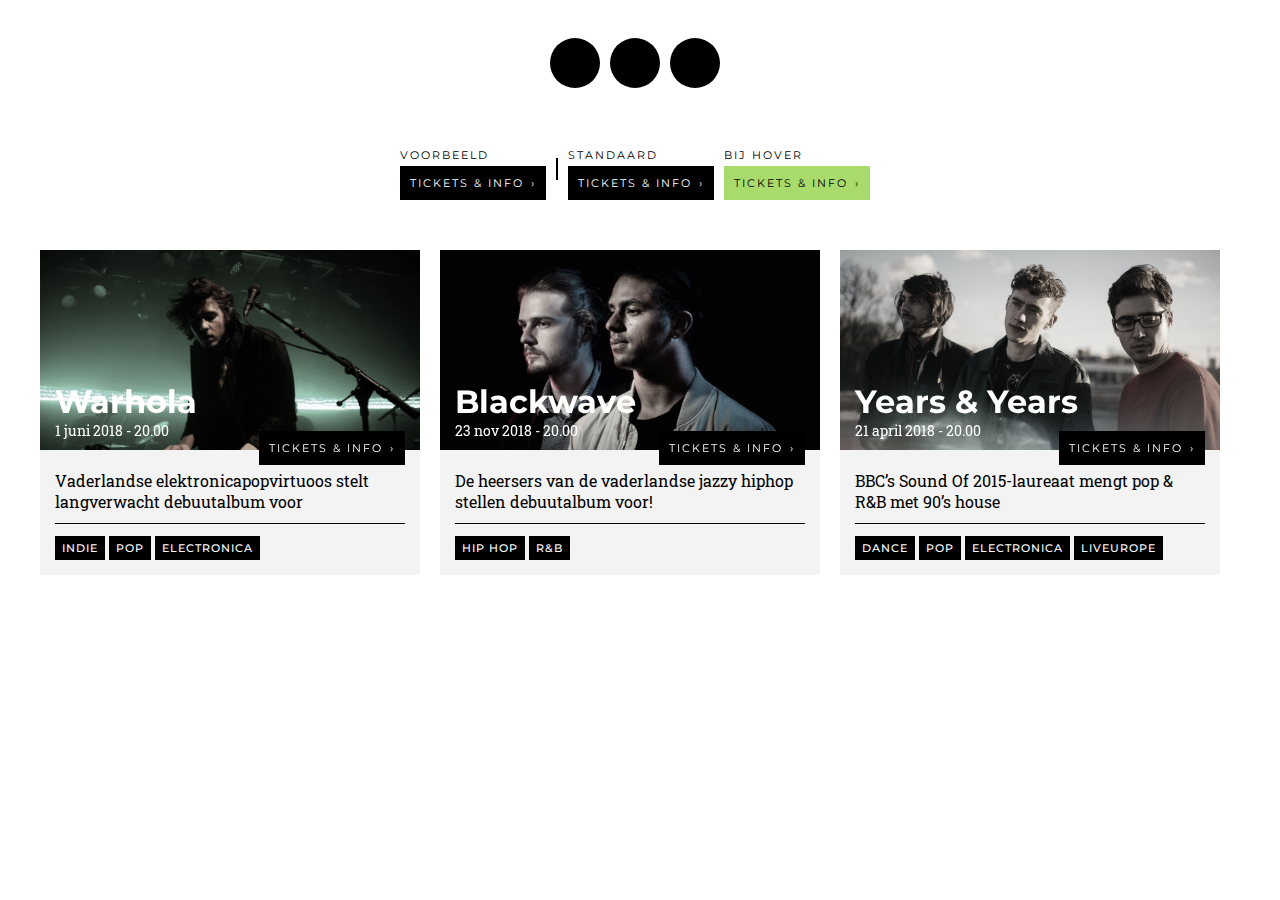
==== digital styleguide/index.html @ 1ac85778 "Toevoeging" ====
<head>
    <meta charset="UTF-8">
    <title>Digital Styleguide</title>
    <link rel="stylesheet" href="css/style.css">
    <link href="https://fonts.googleapis.com/css?family=Montserrat:400,500,600,700,800|Roboto+Slab:300,400,700" rel="stylesheet">
</head>
<html>
    <body>
        <section class="colors">
            <div class="section_container section_container_colors">
                <div></div>
                <div></div>
                <div></div>
            </div>
        </section>
        <section class="buttons">
            <div class="section_container_buttons">
                <div class="group">
                    <p>Voorbeeld</p><br>
                    <a href="" style="margin-right:0px;"class="button">tickets &amp; info</a>
                </div>
                <div class="sep"></div>
                <div class="group">
                    <p>Standaard</p><br>
                    <a href="" style="background:black; color: white" class="button">tickets &amp; info</a>
                </div>
                <div class="group">
                    <p>Bij hover</p><br>
                    <a href="" style="background:rgb(168, 219, 107); color: black" class="button">tickets &amp; info</a>
                </div>
            </div>
        </section>

        <section class="cards">
            <div class="container_card">
                <div style="background-image: url(images/warhola.jpg)" class="card_image">
                    <div class="card_image_info"> 
                        <h1>Warhola</h1>
                        <h3>1 juni 2018 - 20.00</h3>
                    </div>
                    <div class="container_button">
                        <a class="button" href="">tickets &amp; info</a>
                    </div>
                </div>
                <div class="card_text">
                    <p>
                        Vaderlandse elektronicapopvirtuoos stelt langverwacht debuutalbum voor
                    </p>
                    <div class="container_tags">
                        <a href="">Indie</a>
                        <a href="">Pop</a>
                        <a href="">Electronica</a>
                    </div>
                </div>
            </div>

            <div class="container_card">
                <div style="background-image: url(images/blackwave_2.jpg)" class="card_image">
                    <div class="card_image_info"> 
                        <h1>Blackwave</h1>
                        <h3>23 nov 2018 - 20.00</h3>
                    </div>
                    <div class="container_button">
                        <a class="button" href="">tickets &amp; info</a>
                    </div>
                </div>
                <div class="card_text">
                    <p>
                            De heersers van de vaderlandse jazzy hiphop stellen debuutalbum voor!


                    </p>
                    <div class="container_tags">
                        <a href="">Hip hop</a>
                        <a href="">R&amp;b</a>
                    </div>
                </div>
            </div>

            <div class="container_card">
                <div style="background-image: url(images/years_and_years.jpg)" class="card_image">
                    <div class="card_image_info"> 
                        <h1>Years &amp; Years</h1>
                        <h3>21 april 2018 - 20.00</h3>
                    </div>
                    <div class="container_button">
                        <a class="button" href="">tickets &amp; info</a>
                    </div>
                </div>
                <div class="card_text">
                    <p>
                        BBC’s Sound Of 2015-laureaat mengt pop &amp; R&amp;B met 90’s house
                    </p>
                    <div class="container_tags">
                        <a href="">Dance</a>
                        <a href="">Pop</a>
                        <a href="">Electronica</a>
                        <a href="">Liveurope</a>
                    </div>
                </div>
            </div>
        </section>
        
    </body>
</html>
---- digital styleguide/css/style.css ----
body {
    display: flex;
    flex-direction: column;
    align-items: center;
}

a {
    text-decoration: none;
}

h1 {
    margin: 0px;
    font-family: 'Montserrat', sans-serif;
}

h3 {
    margin: 0px;
    font-family: 'Roboto Slab', serif;
}

p {
    margin: 0px;
}

section {
    margin: 30px;
}

.sep {
    min-height: auto;
    border-left: 2px solid black;
    margin: 10px;
}

.group {
    font-family: 'Montserrat', sans-serif;
    text-transform: uppercase;
    letter-spacing: 2px;
    font-size: 0.7rem;
}

*::selection {
    background: rgb(168, 219, 107);
}

/* SECTIONS */
    .cards {
        display: flex;
        flex-direction: row;
        flex-wrap: wrap;
    }

    .section_container {
        display: flex;
        flex-direction: row;
        flex-wrap: wrap;
    }

    /* ---------------------------------------------------------- */

    .section_container_buttons {
        max-height: fit-content;
        display: flex;

    }

    .section_container_buttons .button {
        margin-right: 10px;
    }

    /* ---------------------------------------------------------- */

    .section_container_colors div {
        background-color: black;
        height: 50px;
        width: 50px;
        border-radius: 100%;
        margin-right: 10px;
    }

/* SECTIONS */

/* BUTTONS */
    .button {
        max-height: fit-content;
        padding: 10px;
        user-select: none;
        font-family: 'Montserrat', sans-serif;
        text-transform: uppercase;
        letter-spacing: 2px;
        font-size: 0.7rem;
        background: black;
        color: white;
        transition: ease-in-out 0.15s;
    }

    .button_neg {
        max-height: fit-content;
        padding: 10px;
        user-select: none;
        font-family: 'Montserrat', sans-serif;
        text-transform: uppercase;
        letter-spacing: 2px;
        font-size: 0.7rem;
        background: white;
        color: black;
        transition: ease-in-out 0.15s;
    }

    .button::after, .button_neg::after {
        content: '›';
        margin-left: 7px;
    }

    .button:hover, .button_neg:hover {
        background: rgb(168, 219, 107);
        color: black;
        transition: ease-in-out 0.15s;
    }

/* CARDS */
    .container_card {
        max-width: 380px;
        margin-right: 20px;
        margin-bottom: 20px;
        cursor: default;
    }

    .container_card:hover .card_image {
        filter: grayscale(0%);
        background-size: 115%;
        transition: ease-in-out 0.2s;
    }

    .card_image {
        filter: grayscale(80%);
        position: relative;
        height: 200px;
        background-color: blue;
        background-size: cover;
        background-repeat: no-repeat;
        background-size: 100%;
        background-position: center center;
        transition: ease-in-out 0.2s;
    }

    /* ---------------------------------------------------------- */

    .card_image_info {
        position: absolute;
        bottom: 10px;
        left: 15px;
        color: white;
    }

    .card_image_info h3 {
        font-weight: 400;
        font-size: 0.9rem
    }

    /* ---------------------------------------------------------- */

    .card_text {
        background-color: rgb(243, 243, 243);
        padding: 15px;
        padding-top: 20px;
        font-family: 'Roboto Slab', serif;
    }
    
    .card_text p {
        width: 100%;
        padding-bottom: 11px;
        border-bottom: 1px solid black;
    }
    
    .card_text ul {
        padding: 0px;
        margin: 0px;
        margin-top: 12px;
        margin-bottom: 4px;
        white-space: nowrap;
        overflow: hidden;
    }
    
    .card_text li {
        display: inline-block;
        list-style: none;
        margin-right: 7px;
    }

    .container_tags {
        width: 100%;
        min-height: 25px;
        margin-top: 11px;
        user-select: none;
    }

    .container_tags a {
        margin-bottom: 14px;
        background: black;
        color: white;
        width: fit-content;
        padding: 5px 7px;
        text-transform: uppercase;
        font-family: 'Montserrat', sans-serif;
        font-weight: 500;
        font-size: 0.7rem;
        letter-spacing: 1px;
        transition: ease-in-out 0.15s;
    }

    .container_tags a:hover {
        background: rgb(168, 219, 107);
        color: black;
        transition: ease-in-out 0.15s;
    }

    .container_button {
        position: absolute;
        bottom: -5px;
        right: 15px;
    }
/* CARD end */
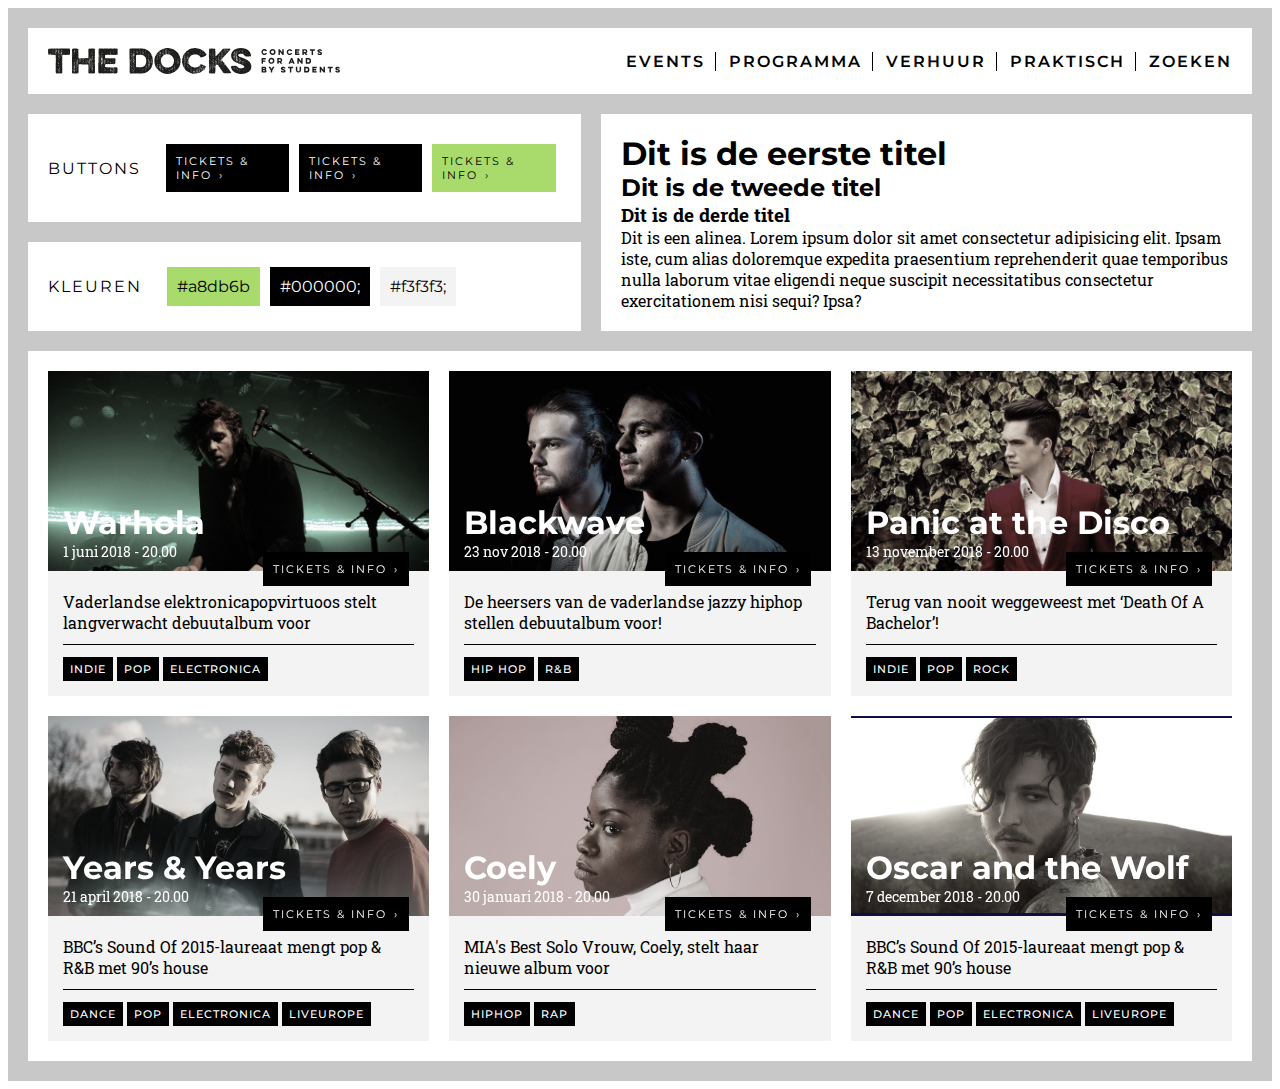
==== commit 33462d20: "Aanpassing" ====
--- a/digital styleguide/index.html
+++ b/digital styleguide/index.html
@@ -6,100 +6,158 @@
 </head>
 <html>
     <body>
-        <section class="colors">
-            <div class="section_container section_container_colors">
-                <div></div>
-                <div></div>
-                <div></div>
-            </div>
-        </section>
-        <section class="buttons">
-            <div class="section_container_buttons">
-                <div class="group">
-                    <p>Voorbeeld</p><br>
-                    <a href="" style="margin-right:0px;"class="button">tickets &amp; info</a>
-                </div>
-                <div class="sep"></div>
-                <div class="group">
-                    <p>Standaard</p><br>
-                    <a href="" style="background:black; color: white" class="button">tickets &amp; info</a>
-                </div>
-                <div class="group">
-                    <p>Bij hover</p><br>
-                    <a href="" style="background:rgb(168, 219, 107); color: black" class="button">tickets &amp; info</a>
+        <div class="grid">
+            <div class="grid-item item1">
+                <img src="images/logo_the_docks_text_right.svg" height="26px">
+                <div class="container_navbar">
+                        <a href="">events</a>
+                        <a href="">programma</a>
+                        <a href="">verhuur</a>
+                        <a href="">praktisch</a>
+                        <a href="">zoeken</a>
                 </div>
             </div>
-        </section>
-
-        <section class="cards">
-            <div class="container_card">
-                <div style="background-image: url(images/warhola.jpg)" class="card_image">
-                    <div class="card_image_info"> 
-                        <h1>Warhola</h1>
-                        <h3>1 juni 2018 - 20.00</h3>
+            <div class="grid-item item2">
+                <div class="item_title">Buttons</div>
+                <a href="" class="button">tickets &amp; info</a>
+                <a href="" style="background:black; color: white" class="button">tickets &amp; info</a>
+                <a href="" style="background:rgb(168, 219, 107); color: black" class="button">tickets &amp; info</a>
+            </div>
+            <div class="grid-item item3">
+                <div class="item_title">Kleuren</div>
+                <div style="background: #a8db6b;" class="color">#a8db6b</div>
+                <div style="background: #000000; color: white;" class="color">#000000;</div>
+                <div style="background: #f3f3f3;" class="color">#f3f3f3;</div>
+            </div>
+            <div class="grid-item item4">
+                <h1>Dit is de eerste titel</h1>
+                <h2>Dit is de tweede titel</h2>
+                <h3>Dit is de derde titel</h3>
+                <p>Dit is een alinea. Lorem ipsum dolor sit amet consectetur adipisicing elit. Ipsam iste, cum alias doloremque expedita praesentium reprehenderit quae temporibus nulla laborum vitae eligendi neque suscipit necessitatibus consectetur exercitationem nisi sequi? Ipsa?</p>
+            </div>
+            <div class="grid-item item5">
+                <div class="container_card">
+                    <div style="background-image: url(images/warhola.jpg)" class="card_image">
+                        <div class="card_image_info"> 
+                            <h1>Warhola</h1>
+                            <h3>1 juni 2018 - 20.00</h3>
+                        </div>
+                        <div class="container_button">
+                            <a class="button" href="">tickets &amp; info</a>
+                        </div>
                     </div>
-                    <div class="container_button">
-                        <a class="button" href="">tickets &amp; info</a>
+                    <div class="card_text">
+                        <p>Vaderlandse elektronicapopvirtuoos stelt langverwacht debuutalbum voor</p>
+                        <div class="container_tags">
+                            <a href="">Indie</a>
+                            <a href="">Pop</a>
+                            <a href="">Electronica</a>
+                        </div>
                     </div>
                 </div>
-                <div class="card_text">
-                    <p>
-                        Vaderlandse elektronicapopvirtuoos stelt langverwacht debuutalbum voor
-                    </p>
-                    <div class="container_tags">
-                        <a href="">Indie</a>
-                        <a href="">Pop</a>
-                        <a href="">Electronica</a>
+        
+                <div class="container_card">
+                    <div style="background-image: url(images/blackwave_2.jpg)" class="card_image">
+                        <div class="card_image_info"> 
+                            <h1>Blackwave</h1>
+                            <h3>23 nov 2018 - 20.00</h3>
+                        </div>
+                        <div class="container_button">
+                            <a class="button" href="">tickets &amp; info</a>
+                        </div>
+                    </div>
+                    <div class="card_text">
+                        <p>De heersers van de vaderlandse jazzy hiphop stellen debuutalbum voor!</p>
+                        <div class="container_tags">
+                            <a href="">Hip hop</a>
+                            <a href="">R&amp;b</a>
+                        </div>
+                    </div>
+                </div>  
+        
+                <div class="container_card">
+                    <div style="background-image: url(images/panic_at_the_disco2.jpg)" class="card_image">
+                        <div class="card_image_info"> 
+                            <h1>Panic at the Disco</h1>
+                            <h3>13 november 2018 - 20.00</h3>
+                        </div>
+                        <div class="container_button">
+                            <a class="button" href="">tickets &amp; info</a>
+                        </div>
+                    </div>
+                    <div class="card_text">
+                        <p>Terug van nooit weggeweest met ‘Death Of A Bachelor’!</p>
+                        <div class="container_tags">
+                            <a href="">Indie</a>
+                            <a href="">Pop</a>
+                            <a href="">Rock</a>
+                        </div>
+                    </div>
+                </div>
+                
+                <div class="container_card">
+                    <div style="background-image: url(images/years_and_years.jpg)" class="card_image">
+                        <div class="card_image_info"> 
+                            <h1>Years &amp; Years</h1>
+                            <h3>21 april 2018 - 20.00</h3>
+                        </div>
+                        <div class="container_button">
+                            <a class="button" href="">tickets &amp; info</a>
+                        </div>
+                    </div>
+                    <div class="card_text">
+                        <p>
+                            BBC’s Sound Of 2015-laureaat mengt pop &amp; R&amp;B met 90’s house
+                        </p>
+                        <div class="container_tags">
+                            <a href="">Dance</a>
+                            <a href="">Pop</a>
+                            <a href="">Electronica</a>
+                            <a href="">Liveurope</a>
+                        </div>
+                    </div>
+                </div>
+
+                <div class="container_card">
+                    <div style="background-image: url(images/coely.jpg)" class="card_image">
+                        <div class="card_image_info"> 
+                            <h1>Coely</h1>
+                            <h3>30 januari 2018 - 20.00</h3>
+                        </div>
+                        <div class="container_button">
+                            <a class="button" href="">tickets &amp; info</a>
+                        </div>
+                    </div>
+                    <div class="card_text">
+                        <p>MIA's Best Solo Vrouw, Coely,  stelt haar nieuwe album voor </p>
+                        <div class="container_tags">
+                            <a href="">Hiphop</a>
+                            <a href="">Rap</a>
+                        </div>
+                    </div>
+                </div>
+
+                <div class="container_card">
+                    <div style="background-image: url(images/oscar.jpg)" class="card_image">
+                        <div class="card_image_info"> 
+                            <h1>Oscar and the Wolf</h1>
+                            <h3>7 december 2018 - 20.00</h3>
+                        </div>
+                        <div class="container_button">
+                            <a class="button" href="">tickets &amp; info</a>
+                        </div>
+                    </div>
+                    <div class="card_text">
+                        <p>BBC’s Sound Of 2015-laureaat mengt pop &amp; R&amp;B met 90’s house</p>
+                        <div class="container_tags">
+                            <a href="">Dance</a>
+                            <a href="">Pop</a>
+                            <a href="">Electronica</a>
+                            <a href="">Liveurope</a>
+                        </div>
                     </div>
                 </div>
             </div>
-
-            <div class="container_card">
-                <div style="background-image: url(images/blackwave_2.jpg)" class="card_image">
-                    <div class="card_image_info"> 
-                        <h1>Blackwave</h1>
-                        <h3>23 nov 2018 - 20.00</h3>
-                    </div>
-                    <div class="container_button">
-                        <a class="button" href="">tickets &amp; info</a>
-                    </div>
-                </div>
-                <div class="card_text">
-                    <p>
-                            De heersers van de vaderlandse jazzy hiphop stellen debuutalbum voor!
-
-
-                    </p>
-                    <div class="container_tags">
-                        <a href="">Hip hop</a>
-                        <a href="">R&amp;b</a>
-                    </div>
-                </div>
-            </div>
-
-            <div class="container_card">
-                <div style="background-image: url(images/years_and_years.jpg)" class="card_image">
-                    <div class="card_image_info"> 
-                        <h1>Years &amp; Years</h1>
-                        <h3>21 april 2018 - 20.00</h3>
-                    </div>
-                    <div class="container_button">
-                        <a class="button" href="">tickets &amp; info</a>
-                    </div>
-                </div>
-                <div class="card_text">
-                    <p>
-                        BBC’s Sound Of 2015-laureaat mengt pop &amp; R&amp;B met 90’s house
-                    </p>
-                    <div class="container_tags">
-                        <a href="">Dance</a>
-                        <a href="">Pop</a>
-                        <a href="">Electronica</a>
-                        <a href="">Liveurope</a>
-                    </div>
-                </div>
-            </div>
-        </section>
-        
+        </div>
     </body>
 </html>--- a/digital styleguide/css/style.css
+++ b/digital styleguide/css/style.css
@@ -1,20 +1,32 @@
 body {
-    display: flex;
+   /* display: flex;
     flex-direction: column;
-    align-items: center;
-}
+    align-items: center; */}
 
 a {
+    color: inherit;
     text-decoration: none;
 }
 
+h1, h2, h3, h4, h5, h6 {
+    margin: 0px;
+}
+
+img {
+    -webkit-user-drag: none;
+    user-select: none;
+    pointer-events: none;
+}
+
 h1 {
-    margin: 0px;
+    font-family: 'Montserrat', sans-serif;
+}
+
+h2 {
     font-family: 'Montserrat', sans-serif;
 }
 
 h3 {
-    margin: 0px;
     font-family: 'Roboto Slab', serif;
 }
 
@@ -32,59 +44,40 @@
     margin: 10px;
 }
 
-.group {
-    font-family: 'Montserrat', sans-serif;
-    text-transform: uppercase;
-    letter-spacing: 2px;
-    font-size: 0.7rem;
-}
-
 *::selection {
     background: rgb(168, 219, 107);
 }
 
-/* SECTIONS */
-    .cards {
-        display: flex;
-        flex-direction: row;
-        flex-wrap: wrap;
-    }
-
-    .section_container {
-        display: flex;
-        flex-direction: row;
-        flex-wrap: wrap;
-    }
-
-    /* ---------------------------------------------------------- */
-
-    .section_container_buttons {
-        max-height: fit-content;
-        display: flex;
-
-    }
-
-    .section_container_buttons .button {
-        margin-right: 10px;
-    }
-
-    /* ---------------------------------------------------------- */
-
-    .section_container_colors div {
-        background-color: black;
-        height: 50px;
-        width: 50px;
-        border-radius: 100%;
-        margin-right: 10px;
-    }
-
-/* SECTIONS */
+/* NAVBAR */
+
+    .container_navbar a{
+        align-self: center;
+        margin-left: 9px;
+        padding-right: 10px;
+        border-right: 1px solid black;
+        font-family: 'Montserrat', sans-serif;
+        font-weight: 600;
+        text-transform: uppercase;
+        letter-spacing: 2px;
+    }
+
+    .container_navbar a:last-of-type {
+        padding-right: 0px;
+        border-right: none
+    }
+
+/* CONTENT */ 
+    .item4 p {
+        font-family: 'Roboto Slab', serif;
+    }
 
 /* BUTTONS */
     .button {
         max-height: fit-content;
         padding: 10px;
+        margin: 5px;
         user-select: none;
+        width: fit-content;
         font-family: 'Montserrat', sans-serif;
         text-transform: uppercase;
         letter-spacing: 2px;
@@ -120,9 +113,7 @@
 
 /* CARDS */
     .container_card {
-        max-width: 380px;
-        margin-right: 20px;
-        margin-bottom: 20px;
+        width: 100%;
         cursor: default;
     }
 
@@ -220,4 +211,85 @@
         bottom: -5px;
         right: 15px;
     }
-/* CARD end */+/* CARD end */
+
+/* HEADERS */
+
+/* ____________________________________________________ */
+
+.grid {
+    display: grid;
+    background: rgb(201, 200, 200);
+    /* grid-template-columns: auto auto auto; */
+    grid-template-areas:
+    'header header header header header header'
+    'buttons title title title title title'
+    'color title title title title title'
+    'cards cards cards cards cards cards';
+    padding: 10px;
+}
+
+.grid-item {
+    background-color: white;
+    padding: 20px;
+    margin: 10px;
+}
+
+.item_title {
+    font-family: 'Montserrat', sans-serif;
+    text-transform: uppercase;
+    letter-spacing: 2px;
+    font-size: 1rem;
+    margin-right: 20px;
+}
+
+.item1 { 
+    grid-area: header;
+    display: flex;
+    align-items: center;
+    flex-direction: row;
+    justify-content: space-between;
+}
+
+.item2 {
+    grid-area: buttons; 
+    display: flex;
+    flex-direction: row;
+    align-items: center;
+}
+
+.item3 {
+    grid-area: color;
+    display: flex;
+    flex-direction: row;
+    align-content: center;
+    align-items: center;
+}
+
+.item4 {
+    grid-area: title;
+    display: flex;
+    flex-direction: column;
+    justify-content: center;
+}
+
+.item5 {
+    grid-area: cards;
+    display: grid;
+    grid-template-areas:
+    'container_card container_card container_card';
+    grid-column-gap: 20px;
+    grid-row-gap: 20px;
+    grid-auto-columns: minmax(30%, auto);
+}
+
+.color {
+    font-family: 'Montserrat', sans-serif;
+    width: fit-content;
+    margin: 0px 5px;
+    padding: 10px;
+}
+
+.item4 {
+    grid-area: title; 
+    }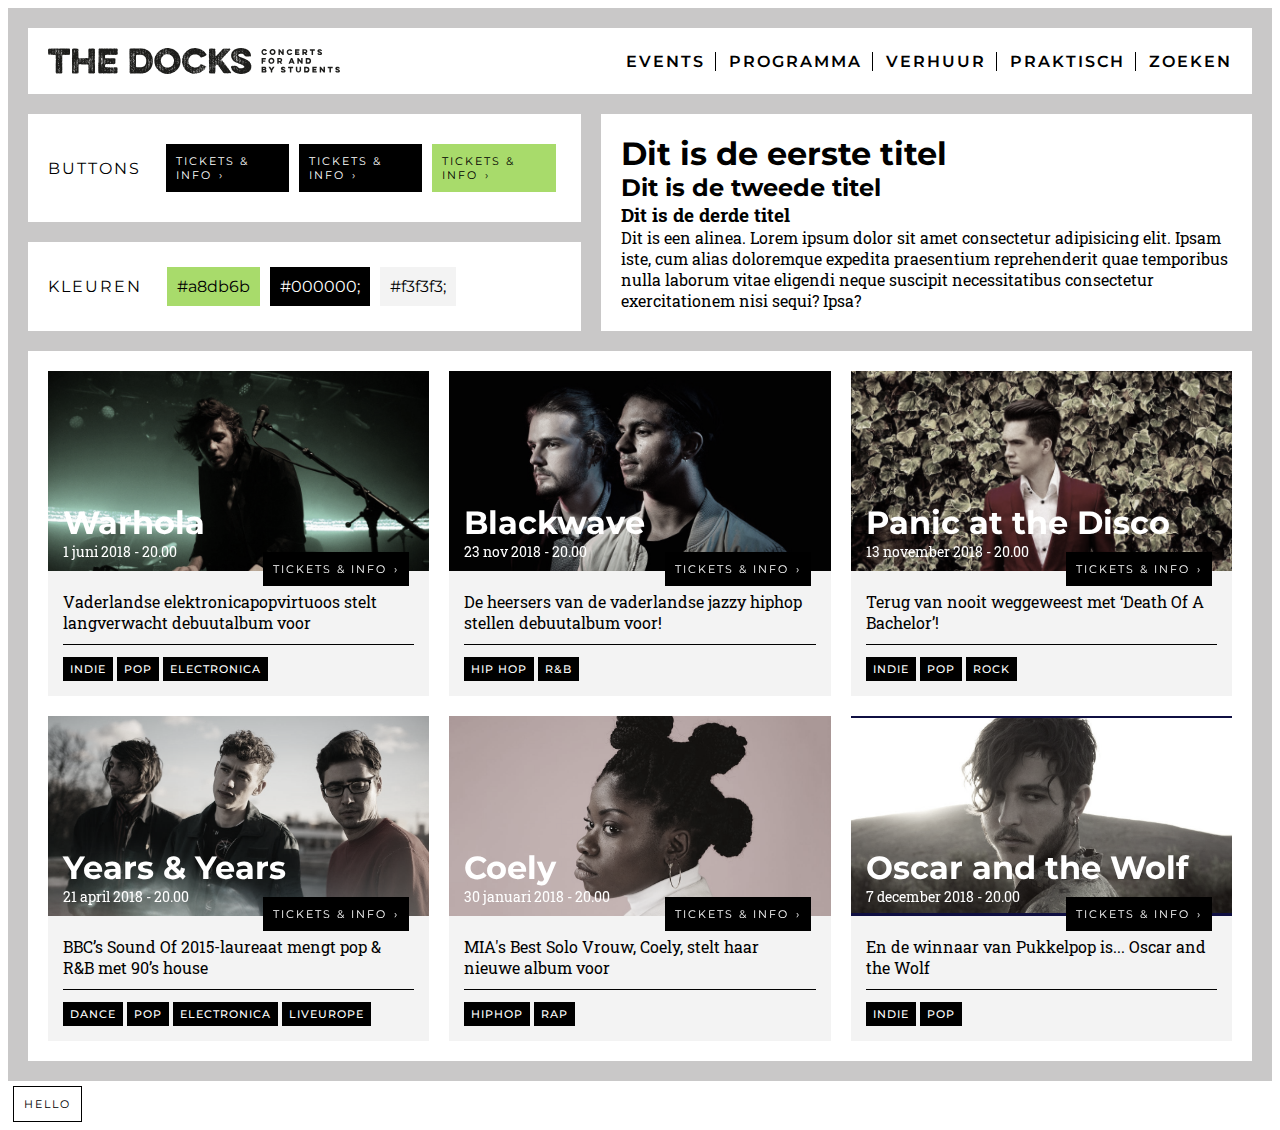
==== commit a183ae78: "Aanpassing" ====
--- a/digital styleguide/index.html
+++ b/digital styleguide/index.html
@@ -148,16 +148,16 @@
                         </div>
                     </div>
                     <div class="card_text">
-                        <p>BBC’s Sound Of 2015-laureaat mengt pop &amp; R&amp;B met 90’s house</p>
+                        <p>En de winnaar van Pukkelpop is... Oscar and the Wolf</p>
                         <div class="container_tags">
-                            <a href="">Dance</a>
+                            <a href="">Indie</a>
                             <a href="">Pop</a>
-                            <a href="">Electronica</a>
-                            <a href="">Liveurope</a>
                         </div>
                     </div>
                 </div>
             </div>
         </div>
+
+        <div class="button_exp">hello</div>
     </body>
 </html>--- a/digital styleguide/css/style.css
+++ b/digital styleguide/css/style.css
@@ -292,4 +292,44 @@
 
 .item4 {
     grid-area: title; 
-    }+    }
+
+/* *********************************** */
+
+.button_exp {
+    position: relative;
+    max-height: fit-content;
+    padding: 10px;
+    margin: 5px;
+    user-select: none;
+    width: fit-content;
+    font-family: 'Montserrat', sans-serif;
+    text-transform: uppercase;
+    letter-spacing: 2px;
+    font-size: 0.7rem;
+    background: rgba(0, 0, 0, 0);
+    border: 1px solid black;
+    color: black;
+    transition: ease-in-out 0.1s;
+}
+
+.button_exp::after {
+    position: absolute;
+    top: 0px;
+    left: 0px;
+    content: ' ';
+    background: black;
+    height: 100%;
+    width: 0%;
+    z-index: -1;
+    transition: ease-in-out 0.1s;
+}
+
+.button_exp:hover {
+    color: white;
+}
+
+.button_exp:hover::after {
+    width: 100%;
+    transition: ease-in-out 0.1s;
+}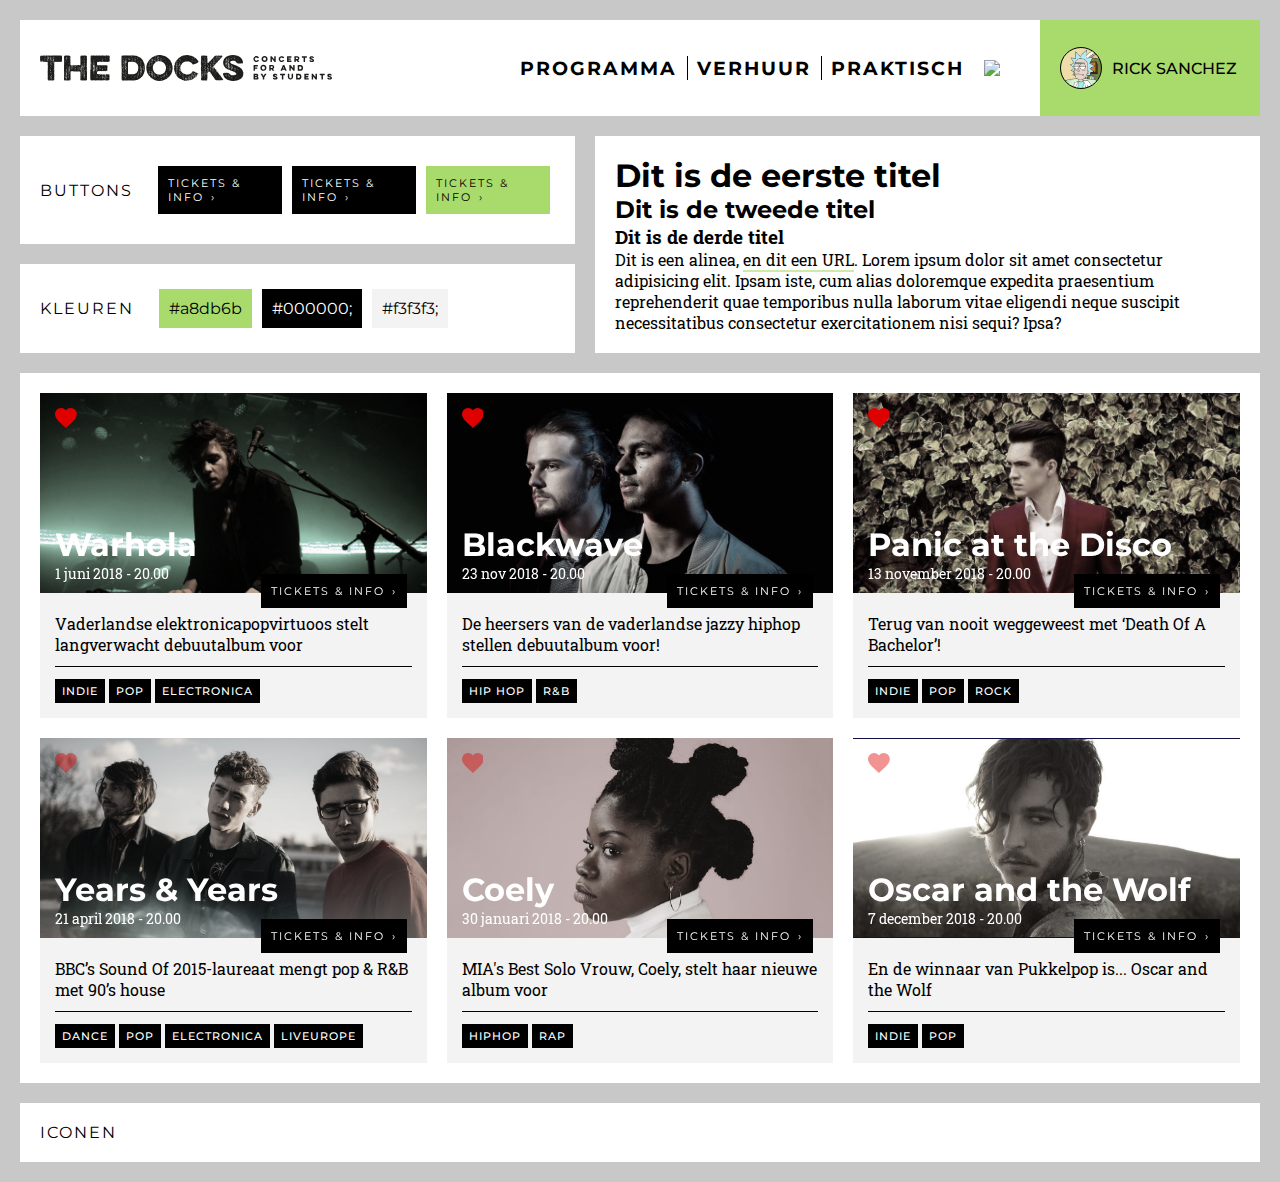
==== commit 782ddb24: "Toevoeging" ====
--- a/digital styleguide/index.html
+++ b/digital styleguide/index.html
@@ -3,19 +3,34 @@
     <title>Digital Styleguide</title>
     <link rel="stylesheet" href="css/style.css">
     <link href="https://fonts.googleapis.com/css?family=Montserrat:400,500,600,700,800|Roboto+Slab:300,400,700" rel="stylesheet">
+    <link href="https://fonts.googleapis.com/icon?family=Material+Icons" rel="stylesheet">
 </head>
 <html>
     <body>
         <div class="grid">
-            <div class="grid-item item1">
-                <img src="images/logo_the_docks_text_right.svg" height="26px">
-                <div class="container_navbar">
-                        <a href="">events</a>
+            <div class="item1">
+                <div class="navbar">
+                    <div class="navbar_logo"><img src="images/logo_the_docks_text_right.svg" height="26px"></div>
+                    <div class="navbar_links">
                         <a href="">programma</a>
                         <a href="">verhuur</a>
                         <a href="">praktisch</a>
-                        <a href="">zoeken</a>
+                        <div onclick="searchbarDisplay()"><img src="icons/baseline-search-24px.svg"></div>
+                    </div>
+                    <div class="navbar_account"><a href=""><div style="background-image:url(images/profile/rick_sanchez.jpg)" class="profile_img"></div>rick sanchez</a></div>
                 </div>
+                <input id="searchbar" autocomplete="off" autofocus="autofocus" class="searchbar" name="q" placeholder="Zoek concerten, artisten, ..." type="text">
+                <script>
+                    function searchbarDisplay() {
+                        var searchbar = document.getElementById("searchbar");
+                        if (searchbar.style.display === "block") {
+                            searchbar.style.display = "none";
+                        } else {
+                            searchbar.style.display = "block";
+                        }
+                        searchbar.focus();
+                    }
+                    </script>
             </div>
             <div class="grid-item item2">
                 <div class="item_title">Buttons</div>
@@ -23,20 +38,24 @@
                 <a href="" style="background:black; color: white" class="button">tickets &amp; info</a>
                 <a href="" style="background:rgb(168, 219, 107); color: black" class="button">tickets &amp; info</a>
             </div>
+
             <div class="grid-item item3">
                 <div class="item_title">Kleuren</div>
                 <div style="background: #a8db6b;" class="color">#a8db6b</div>
                 <div style="background: #000000; color: white;" class="color">#000000;</div>
                 <div style="background: #f3f3f3;" class="color">#f3f3f3;</div>
             </div>
+
             <div class="grid-item item4">
                 <h1>Dit is de eerste titel</h1>
                 <h2>Dit is de tweede titel</h2>
                 <h3>Dit is de derde titel</h3>
-                <p>Dit is een alinea. Lorem ipsum dolor sit amet consectetur adipisicing elit. Ipsam iste, cum alias doloremque expedita praesentium reprehenderit quae temporibus nulla laborum vitae eligendi neque suscipit necessitatibus consectetur exercitationem nisi sequi? Ipsa?</p>
+                <p>Dit is een alinea, <a href="">en dit een URL</a>. Lorem ipsum dolor sit amet consectetur adipisicing elit. Ipsam iste, cum alias doloremque expedita praesentium reprehenderit quae temporibus nulla laborum vitae eligendi neque suscipit necessitatibus consectetur exercitationem nisi sequi? Ipsa?</p>
             </div>
+
             <div class="grid-item item5">
                 <div class="container_card">
+                    <svg id="card_fav" xmlns="http://www.w3.org/2000/svg" viewBox="0 0 20 18.35"><title>baseline-favorite-24px</title><path class="fav_added" d="M12,21.35,10.55,20C5.4,15.36,2,12.28,2,8.5A5.45,5.45,0,0,1,7.5,3,6,6,0,0,1,12,5.09,6,6,0,0,1,16.5,3,5.45,5.45,0,0,1,22,8.5c0,3.78-3.4,6.86-8.55,11.54Z" transform="translate(-2 -3)"/></svg>
                     <div style="background-image: url(images/warhola.jpg)" class="card_image">
                         <div class="card_image_info"> 
                             <h1>Warhola</h1>
@@ -57,6 +76,7 @@
                 </div>
         
                 <div class="container_card">
+                    <svg id="card_fav" xmlns="http://www.w3.org/2000/svg" viewBox="0 0 20 18.35"><title>baseline-favorite-24px</title><path class="fav_added" d="M12,21.35,10.55,20C5.4,15.36,2,12.28,2,8.5A5.45,5.45,0,0,1,7.5,3,6,6,0,0,1,12,5.09,6,6,0,0,1,16.5,3,5.45,5.45,0,0,1,22,8.5c0,3.78-3.4,6.86-8.55,11.54Z" transform="translate(-2 -3)"/></svg>
                     <div style="background-image: url(images/blackwave_2.jpg)" class="card_image">
                         <div class="card_image_info"> 
                             <h1>Blackwave</h1>
@@ -76,6 +96,7 @@
                 </div>  
         
                 <div class="container_card">
+                    <svg id="card_fav" xmlns="http://www.w3.org/2000/svg" viewBox="0 0 20 18.35"><title>baseline-favorite-24px</title><path class="fav_added" d="M12,21.35,10.55,20C5.4,15.36,2,12.28,2,8.5A5.45,5.45,0,0,1,7.5,3,6,6,0,0,1,12,5.09,6,6,0,0,1,16.5,3,5.45,5.45,0,0,1,22,8.5c0,3.78-3.4,6.86-8.55,11.54Z" transform="translate(-2 -3)"/></svg>
                     <div style="background-image: url(images/panic_at_the_disco2.jpg)" class="card_image">
                         <div class="card_image_info"> 
                             <h1>Panic at the Disco</h1>
@@ -96,6 +117,7 @@
                 </div>
                 
                 <div class="container_card">
+                    <svg id="card_fav" xmlns="http://www.w3.org/2000/svg" viewBox="0 0 20 18.35"><title>baseline-favorite-24px</title><path class="" d="M12,21.35,10.55,20C5.4,15.36,2,12.28,2,8.5A5.45,5.45,0,0,1,7.5,3,6,6,0,0,1,12,5.09,6,6,0,0,1,16.5,3,5.45,5.45,0,0,1,22,8.5c0,3.78-3.4,6.86-8.55,11.54Z" transform="translate(-2 -3)"/></svg>
                     <div style="background-image: url(images/years_and_years.jpg)" class="card_image">
                         <div class="card_image_info"> 
                             <h1>Years &amp; Years</h1>
@@ -119,6 +141,7 @@
                 </div>
 
                 <div class="container_card">
+                    <svg id="card_fav" xmlns="http://www.w3.org/2000/svg" viewBox="0 0 20 18.35"><title>baseline-favorite-24px</title><path class="" d="M12,21.35,10.55,20C5.4,15.36,2,12.28,2,8.5A5.45,5.45,0,0,1,7.5,3,6,6,0,0,1,12,5.09,6,6,0,0,1,16.5,3,5.45,5.45,0,0,1,22,8.5c0,3.78-3.4,6.86-8.55,11.54Z" transform="translate(-2 -3)"/></svg>
                     <div style="background-image: url(images/coely.jpg)" class="card_image">
                         <div class="card_image_info"> 
                             <h1>Coely</h1>
@@ -138,6 +161,7 @@
                 </div>
 
                 <div class="container_card">
+                    <svg id="card_fav" xmlns="http://www.w3.org/2000/svg" viewBox="0 0 20 18.35"><title>baseline-favorite-24px</title><path class="" d="M12,21.35,10.55,20C5.4,15.36,2,12.28,2,8.5A5.45,5.45,0,0,1,7.5,3,6,6,0,0,1,12,5.09,6,6,0,0,1,16.5,3,5.45,5.45,0,0,1,22,8.5c0,3.78-3.4,6.86-8.55,11.54Z" transform="translate(-2 -3)"/></svg>
                     <div style="background-image: url(images/oscar.jpg)" class="card_image">
                         <div class="card_image_info"> 
                             <h1>Oscar and the Wolf</h1>
@@ -156,8 +180,12 @@
                     </div>
                 </div>
             </div>
+
+            <div class="grid-item item6">
+                <div class="item_title">Iconen</div>
+            </div>
         </div>
 
-        <div class="button_exp">hello</div>
+        <div style="display: none;" class="button_exp">hello</div>
     </body>
 </html>--- a/digital styleguide/css/style.css
+++ b/digital styleguide/css/style.css
@@ -1,7 +1,9 @@
 body {
    /* display: flex;
     flex-direction: column;
-    align-items: center; */}
+    align-items: center; */
+    margin: 0px;
+}
 
 a {
     color: inherit;
@@ -49,26 +51,81 @@
 }
 
 /* NAVBAR */
-
-    .container_navbar a{
+    .navbar div {
+        padding: 20px;
+        display: flex;
+        align-items: center;
+    }
+
+    .navbar_links a{
         align-self: center;
         margin-left: 9px;
         padding-right: 10px;
         border-right: 1px solid black;
         font-family: 'Montserrat', sans-serif;
-        font-weight: 600;
+        font-weight: 700;
+        font-size: 1.2rem;
         text-transform: uppercase;
         letter-spacing: 2px;
     }
 
-    .container_navbar a:last-of-type {
+    .navbar_links a:last-of-type {
         padding-right: 0px;
         border-right: none
+    }
+
+    .navbar_profile {
+        background: rgb(168, 219, 107);
+        padding-right: 0px;
+        border-right: none;
+        padding: 5px;
+    }
+
+    /* ------------------------------------------------- */
+    .navbar_logo {
+        padding: 20px;
+    }
+
+    .navbar_links {
+        justify-content: flex-end;
+    }
+    
+    .navbar_account {
+        display: flex;
+        align-items: center;
+        background: #a8db6b;
+        padding: 20px;
+        font-weight: 500;
+        text-transform: uppercase;
+    }
+
+    .navbar_account a {
+        display: flex;
+        align-items: center;
+    }
+
+    .profile_img {
+        height: 100%;
+        margin-right: 10px;
+        border-radius: 100%;
+        background-size: cover;
+        border: 1px solid black;
     }
 
 /* CONTENT */ 
     .item4 p {
         font-family: 'Roboto Slab', serif;
+    }
+
+    .item4 a {
+        position: relative;
+        border-bottom: 2px solid #a9db6b94;
+        transition: ease-in-out 0.15s;
+    }
+
+    .item4 a:hover {
+        border-bottom: 2px solid #a8db6b;
+        transition: ease-in-out 0.15s;
     }
 
 /* BUTTONS */
@@ -113,6 +170,7 @@
 
 /* CARDS */
     .container_card {
+        position: relative;
         width: 100%;
         cursor: default;
     }
@@ -137,6 +195,23 @@
 
     /* ---------------------------------------------------------- */
 
+    #card_fav {
+        position: absolute;
+        top: 15px; 
+        left: 15px;
+        height: 20px;
+        fill: #df00006c;
+        z-index: 1;
+    }
+
+    #card_fav:hover {
+        fill: #df0000;
+    }
+
+    .fav_added {
+        fill: #df0000;
+    }
+    
     .card_image_info {
         position: absolute;
         bottom: 10px;
@@ -225,7 +300,8 @@
     'header header header header header header'
     'buttons title title title title title'
     'color title title title title title'
-    'cards cards cards cards cards cards';
+    'cards cards cards cards cards cards'
+    'icons icons icons icons icons icons';
     padding: 10px;
 }
 
@@ -244,12 +320,46 @@
 }
 
 .item1 { 
+    display: grid;
+    grid-template-areas: 
+    'navbar'
+    'searchbar';
+    /* grid-template-columns: auto auto 220px; */
     grid-area: header;
-    display: flex;
-    align-items: center;
-    flex-direction: row;
-    justify-content: space-between;
-}
+    margin-bottom: 10px;
+}
+
+.navbar {
+    display: grid;
+    grid-template-areas: 
+    'navbar_logo navbar_links navbar_account';
+    grid-template-columns: auto auto 220px;
+    grid-area: navbar;
+    background: white;
+    padding: 0px;
+    font-family: 'Montserrat', sans-serif;
+    padding: 0px;
+    margin: 10px 10px 0px 10px;
+}
+
+.searchbar {
+    display: none;
+    grid-area: searchbar;
+    background-color: grey;
+    height: 50px;
+    margin: 0px 10px 0px 10px;
+    border: none;
+    outline: none;
+    padding: 20px;
+    font-size: 1rem;
+    color: white;
+    font-family: 'Roboto Slab', serif;
+}
+
+.searchbar::-webkit-input-placeholder {
+    color: rgba(255, 255, 255, 0.575);
+}
+
 
 .item2 {
     grid-area: buttons; 
@@ -281,6 +391,10 @@
     grid-column-gap: 20px;
     grid-row-gap: 20px;
     grid-auto-columns: minmax(30%, auto);
+}
+
+.item6 {
+    grid-area: icons;
 }
 
 .color {
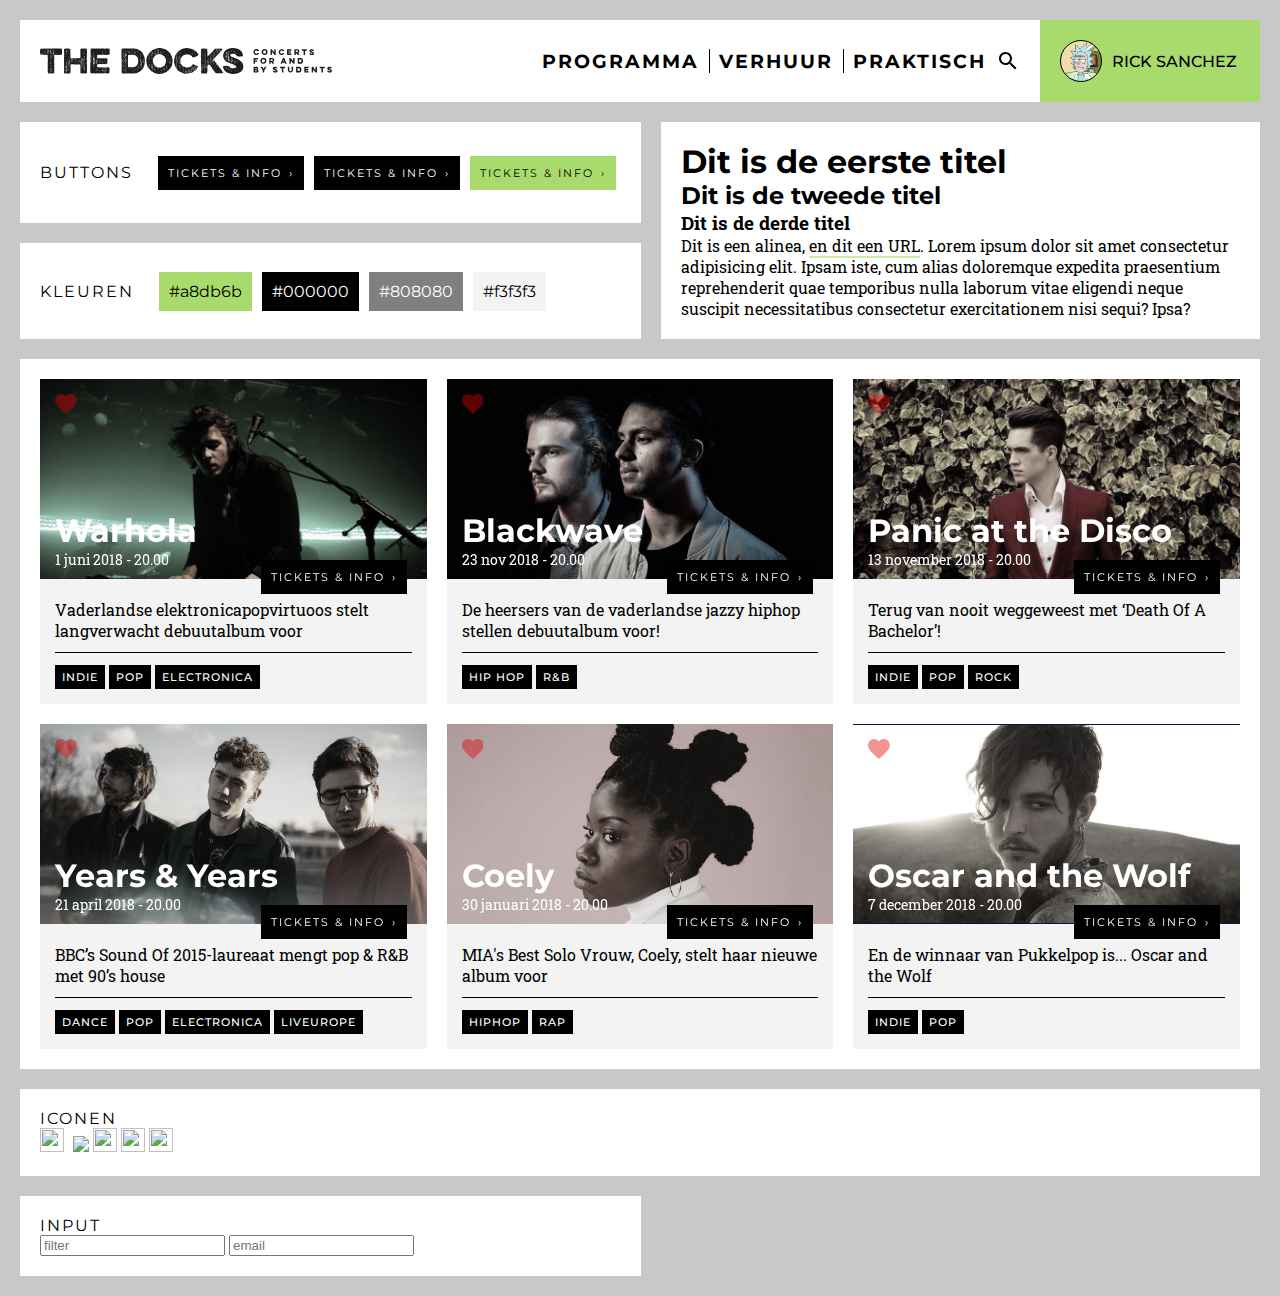
==== commit 06c09d95: "Aanpassing favorieten" ====
--- a/digital styleguide/index.html
+++ b/digital styleguide/index.html
@@ -8,54 +8,51 @@
 <html>
     <body>
         <div class="grid">
-            <div class="item1">
+            <div class="item1" onmouseover="searchbarnoopacity()">
                 <div class="navbar">
                     <div class="navbar_logo"><img src="images/logo_the_docks_text_right.svg" height="26px"></div>
                     <div class="navbar_links">
                         <a href="">programma</a>
                         <a href="">verhuur</a>
                         <a href="">praktisch</a>
-                        <div onclick="searchbarDisplay()"><img src="icons/baseline-search-24px.svg"></div>
+                        <div onclick="searchbarDisplay()" style="padding:0px; padding-left: 10px;" class="searbar_toggle"><img src="icons/baseline-search-24px.svg"></div>
                     </div>
                     <div class="navbar_account"><a href=""><div style="background-image:url(images/profile/rick_sanchez.jpg)" class="profile_img"></div>rick sanchez</a></div>
                 </div>
-                <input id="searchbar" autocomplete="off" autofocus="autofocus" class="searchbar" name="q" placeholder="Zoek concerten, artisten, ..." type="text">
-                <script>
-                    function searchbarDisplay() {
-                        var searchbar = document.getElementById("searchbar");
-                        if (searchbar.style.display === "block") {
-                            searchbar.style.display = "none";
-                        } else {
-                            searchbar.style.display = "block";
-                        }
-                        searchbar.focus();
-                    }
-                    </script>
+                <input id="searchbar" autocomplete="off" class="searchbar" placeholder="Zoek concerten, artisten, ..." type="text">
             </div>
-            <div class="grid-item item2">
+
+            <div class="grid-item item2" onclick="hidesearchbar()" onmouseover="searchbaropacity()">
                 <div class="item_title">Buttons</div>
                 <a href="" class="button">tickets &amp; info</a>
                 <a href="" style="background:black; color: white" class="button">tickets &amp; info</a>
                 <a href="" style="background:rgb(168, 219, 107); color: black" class="button">tickets &amp; info</a>
             </div>
 
-            <div class="grid-item item3">
+            <div class="grid-item item3" onclick="hidesearchbar()" onmouseover="searchbaropacity()">
                 <div class="item_title">Kleuren</div>
                 <div style="background: #a8db6b;" class="color">#a8db6b</div>
-                <div style="background: #000000; color: white;" class="color">#000000;</div>
-                <div style="background: #f3f3f3;" class="color">#f3f3f3;</div>
-            </div>
+                <div style="background: #000000; color: white;" class="color">#000000</div>
+                <div style="background: #808080; color: white;" class="color">#808080</div>
+                <div style="background: #f3f3f3;" class="color">#f3f3f3</div>
+            </div>                
 
-            <div class="grid-item item4">
+            <div class="grid-item item4" onclick="hidesearchbar()" onmouseover="searchbaropacity()">
                 <h1>Dit is de eerste titel</h1>
                 <h2>Dit is de tweede titel</h2>
                 <h3>Dit is de derde titel</h3>
                 <p>Dit is een alinea, <a href="">en dit een URL</a>. Lorem ipsum dolor sit amet consectetur adipisicing elit. Ipsam iste, cum alias doloremque expedita praesentium reprehenderit quae temporibus nulla laborum vitae eligendi neque suscipit necessitatibus consectetur exercitationem nisi sequi? Ipsa?</p>
             </div>
 
-            <div class="grid-item item5">
+            <div class="grid-item item7" onclick="hidesearchbar()" onmouseover="searchbaropacity()">
+                    <div class="item_title">Input</div>
+                    <input class="input_filter" autocomplete="off" type="text" placeholder='filter' onclick="this.select()">
+                    <input class="input_data" autocomplete="off" type="text" placeholder='email' onclick="this.select()">
+            </div>
+
+            <div class="grid-item item5" onclick="hidesearchbar()" onmouseover="searchbaropacity()">
                 <div class="container_card">
-                    <svg id="card_fav" xmlns="http://www.w3.org/2000/svg" viewBox="0 0 20 18.35"><title>baseline-favorite-24px</title><path class="fav_added" d="M12,21.35,10.55,20C5.4,15.36,2,12.28,2,8.5A5.45,5.45,0,0,1,7.5,3,6,6,0,0,1,12,5.09,6,6,0,0,1,16.5,3,5.45,5.45,0,0,1,22,8.5c0,3.78-3.4,6.86-8.55,11.54Z" transform="translate(-2 -3)"/></svg>
+                    <svg onclick="if (this.style.fill === '#df0000') {this.style.fill = '#df00006c';} else {this.style.fill = '#df0000';}" id="card_fav" xmlns="http://www.w3.org/2000/svg" viewBox="0 0 20 18.35"><title>baseline-favorite-24px</title><path class="" d="M12,21.35,10.55,20C5.4,15.36,2,12.28,2,8.5A5.45,5.45,0,0,1,7.5,3,6,6,0,0,1,12,5.09,6,6,0,0,1,16.5,3,5.45,5.45,0,0,1,22,8.5c0,3.78-3.4,6.86-8.55,11.54Z" transform="translate(-2 -3)"/></svg>
                     <div style="background-image: url(images/warhola.jpg)" class="card_image">
                         <div class="card_image_info"> 
                             <h1>Warhola</h1>
@@ -76,7 +73,7 @@
                 </div>
         
                 <div class="container_card">
-                    <svg id="card_fav" xmlns="http://www.w3.org/2000/svg" viewBox="0 0 20 18.35"><title>baseline-favorite-24px</title><path class="fav_added" d="M12,21.35,10.55,20C5.4,15.36,2,12.28,2,8.5A5.45,5.45,0,0,1,7.5,3,6,6,0,0,1,12,5.09,6,6,0,0,1,16.5,3,5.45,5.45,0,0,1,22,8.5c0,3.78-3.4,6.86-8.55,11.54Z" transform="translate(-2 -3)"/></svg>
+                    <svg onclick="if (this.style.fill === '#df0000') {this.style.fill = '#df00006c';} else {this.style.fill = '#df0000';}" id="card_fav" xmlns="http://www.w3.org/2000/svg" viewBox="0 0 20 18.35"><title>baseline-favorite-24px</title><path class="" d="M12,21.35,10.55,20C5.4,15.36,2,12.28,2,8.5A5.45,5.45,0,0,1,7.5,3,6,6,0,0,1,12,5.09,6,6,0,0,1,16.5,3,5.45,5.45,0,0,1,22,8.5c0,3.78-3.4,6.86-8.55,11.54Z" transform="translate(-2 -3)"/></svg>
                     <div style="background-image: url(images/blackwave_2.jpg)" class="card_image">
                         <div class="card_image_info"> 
                             <h1>Blackwave</h1>
@@ -96,7 +93,7 @@
                 </div>  
         
                 <div class="container_card">
-                    <svg id="card_fav" xmlns="http://www.w3.org/2000/svg" viewBox="0 0 20 18.35"><title>baseline-favorite-24px</title><path class="fav_added" d="M12,21.35,10.55,20C5.4,15.36,2,12.28,2,8.5A5.45,5.45,0,0,1,7.5,3,6,6,0,0,1,12,5.09,6,6,0,0,1,16.5,3,5.45,5.45,0,0,1,22,8.5c0,3.78-3.4,6.86-8.55,11.54Z" transform="translate(-2 -3)"/></svg>
+                    <svg onclick="if (this.style.fill === '#df0000') {this.style.fill = '#df00006c';} else {this.style.fill = '#df0000';}" id="card_fav" xmlns="http://www.w3.org/2000/svg" viewBox="0 0 20 18.35"><title>baseline-favorite-24px</title><path class="" d="M12,21.35,10.55,20C5.4,15.36,2,12.28,2,8.5A5.45,5.45,0,0,1,7.5,3,6,6,0,0,1,12,5.09,6,6,0,0,1,16.5,3,5.45,5.45,0,0,1,22,8.5c0,3.78-3.4,6.86-8.55,11.54Z" transform="translate(-2 -3)"/></svg>
                     <div style="background-image: url(images/panic_at_the_disco2.jpg)" class="card_image">
                         <div class="card_image_info"> 
                             <h1>Panic at the Disco</h1>
@@ -117,7 +114,7 @@
                 </div>
                 
                 <div class="container_card">
-                    <svg id="card_fav" xmlns="http://www.w3.org/2000/svg" viewBox="0 0 20 18.35"><title>baseline-favorite-24px</title><path class="" d="M12,21.35,10.55,20C5.4,15.36,2,12.28,2,8.5A5.45,5.45,0,0,1,7.5,3,6,6,0,0,1,12,5.09,6,6,0,0,1,16.5,3,5.45,5.45,0,0,1,22,8.5c0,3.78-3.4,6.86-8.55,11.54Z" transform="translate(-2 -3)"/></svg>
+                    <svg onclick="if (this.style.fill === '#df0000') {this.style.fill = '#df00006c';} else {this.style.fill = '#df0000';}" id="card_fav" xmlns="http://www.w3.org/2000/svg" viewBox="0 0 20 18.35"><title>baseline-favorite-24px</title><path class="" d="M12,21.35,10.55,20C5.4,15.36,2,12.28,2,8.5A5.45,5.45,0,0,1,7.5,3,6,6,0,0,1,12,5.09,6,6,0,0,1,16.5,3,5.45,5.45,0,0,1,22,8.5c0,3.78-3.4,6.86-8.55,11.54Z" transform="translate(-2 -3)"/></svg>
                     <div style="background-image: url(images/years_and_years.jpg)" class="card_image">
                         <div class="card_image_info"> 
                             <h1>Years &amp; Years</h1>
@@ -141,7 +138,7 @@
                 </div>
 
                 <div class="container_card">
-                    <svg id="card_fav" xmlns="http://www.w3.org/2000/svg" viewBox="0 0 20 18.35"><title>baseline-favorite-24px</title><path class="" d="M12,21.35,10.55,20C5.4,15.36,2,12.28,2,8.5A5.45,5.45,0,0,1,7.5,3,6,6,0,0,1,12,5.09,6,6,0,0,1,16.5,3,5.45,5.45,0,0,1,22,8.5c0,3.78-3.4,6.86-8.55,11.54Z" transform="translate(-2 -3)"/></svg>
+                    <svg onclick="if (this.style.fill === '#df0000') {this.style.fill = '#df00006c';} else {this.style.fill = '#df0000';}" id="card_fav" xmlns="http://www.w3.org/2000/svg" viewBox="0 0 20 18.35"><title>baseline-favorite-24px</title><path class="" d="M12,21.35,10.55,20C5.4,15.36,2,12.28,2,8.5A5.45,5.45,0,0,1,7.5,3,6,6,0,0,1,12,5.09,6,6,0,0,1,16.5,3,5.45,5.45,0,0,1,22,8.5c0,3.78-3.4,6.86-8.55,11.54Z" transform="translate(-2 -3)"/></svg>
                     <div style="background-image: url(images/coely.jpg)" class="card_image">
                         <div class="card_image_info"> 
                             <h1>Coely</h1>
@@ -161,7 +158,7 @@
                 </div>
 
                 <div class="container_card">
-                    <svg id="card_fav" xmlns="http://www.w3.org/2000/svg" viewBox="0 0 20 18.35"><title>baseline-favorite-24px</title><path class="" d="M12,21.35,10.55,20C5.4,15.36,2,12.28,2,8.5A5.45,5.45,0,0,1,7.5,3,6,6,0,0,1,12,5.09,6,6,0,0,1,16.5,3,5.45,5.45,0,0,1,22,8.5c0,3.78-3.4,6.86-8.55,11.54Z" transform="translate(-2 -3)"/></svg>
+                    <svg onclick="if (this.style.fill === '#df0000') {this.style.fill = '#df00006c';} else {this.style.fill = '#df0000';}" id="card_fav" xmlns="http://www.w3.org/2000/svg" viewBox="0 0 20 18.35"><title>baseline-favorite-24px</title><path class="" d="M12,21.35,10.55,20C5.4,15.36,2,12.28,2,8.5A5.45,5.45,0,0,1,7.5,3,6,6,0,0,1,12,5.09,6,6,0,0,1,16.5,3,5.45,5.45,0,0,1,22,8.5c0,3.78-3.4,6.86-8.55,11.54Z" transform="translate(-2 -3)"/></svg>
                     <div style="background-image: url(images/oscar.jpg)" class="card_image">
                         <div class="card_image_info"> 
                             <h1>Oscar and the Wolf</h1>
@@ -181,11 +178,17 @@
                 </div>
             </div>
 
-            <div class="grid-item item6">
+            <div class="grid-item item6" onclick="hidesearchbar()" onmouseover="searchbaropacity()">
                 <div class="item_title">Iconen</div>
+                <img src="/icons/baseline-search-24px.svg" style="margin-right: 5px;" height="24px">
+                <img src="/icons/baseline-favorite-24px.svg">
+                <img src="/icons/facebook-f.svg" height="24px">
+                <img src="/icons/google-plus.svg" height="24px">
+                <img src="/icons/twitter.svg" height="24px">
             </div>
         </div>
 
         <div style="display: none;" class="button_exp">hello</div>
+        <script src="js/script.js"></script>
     </body>
 </html>